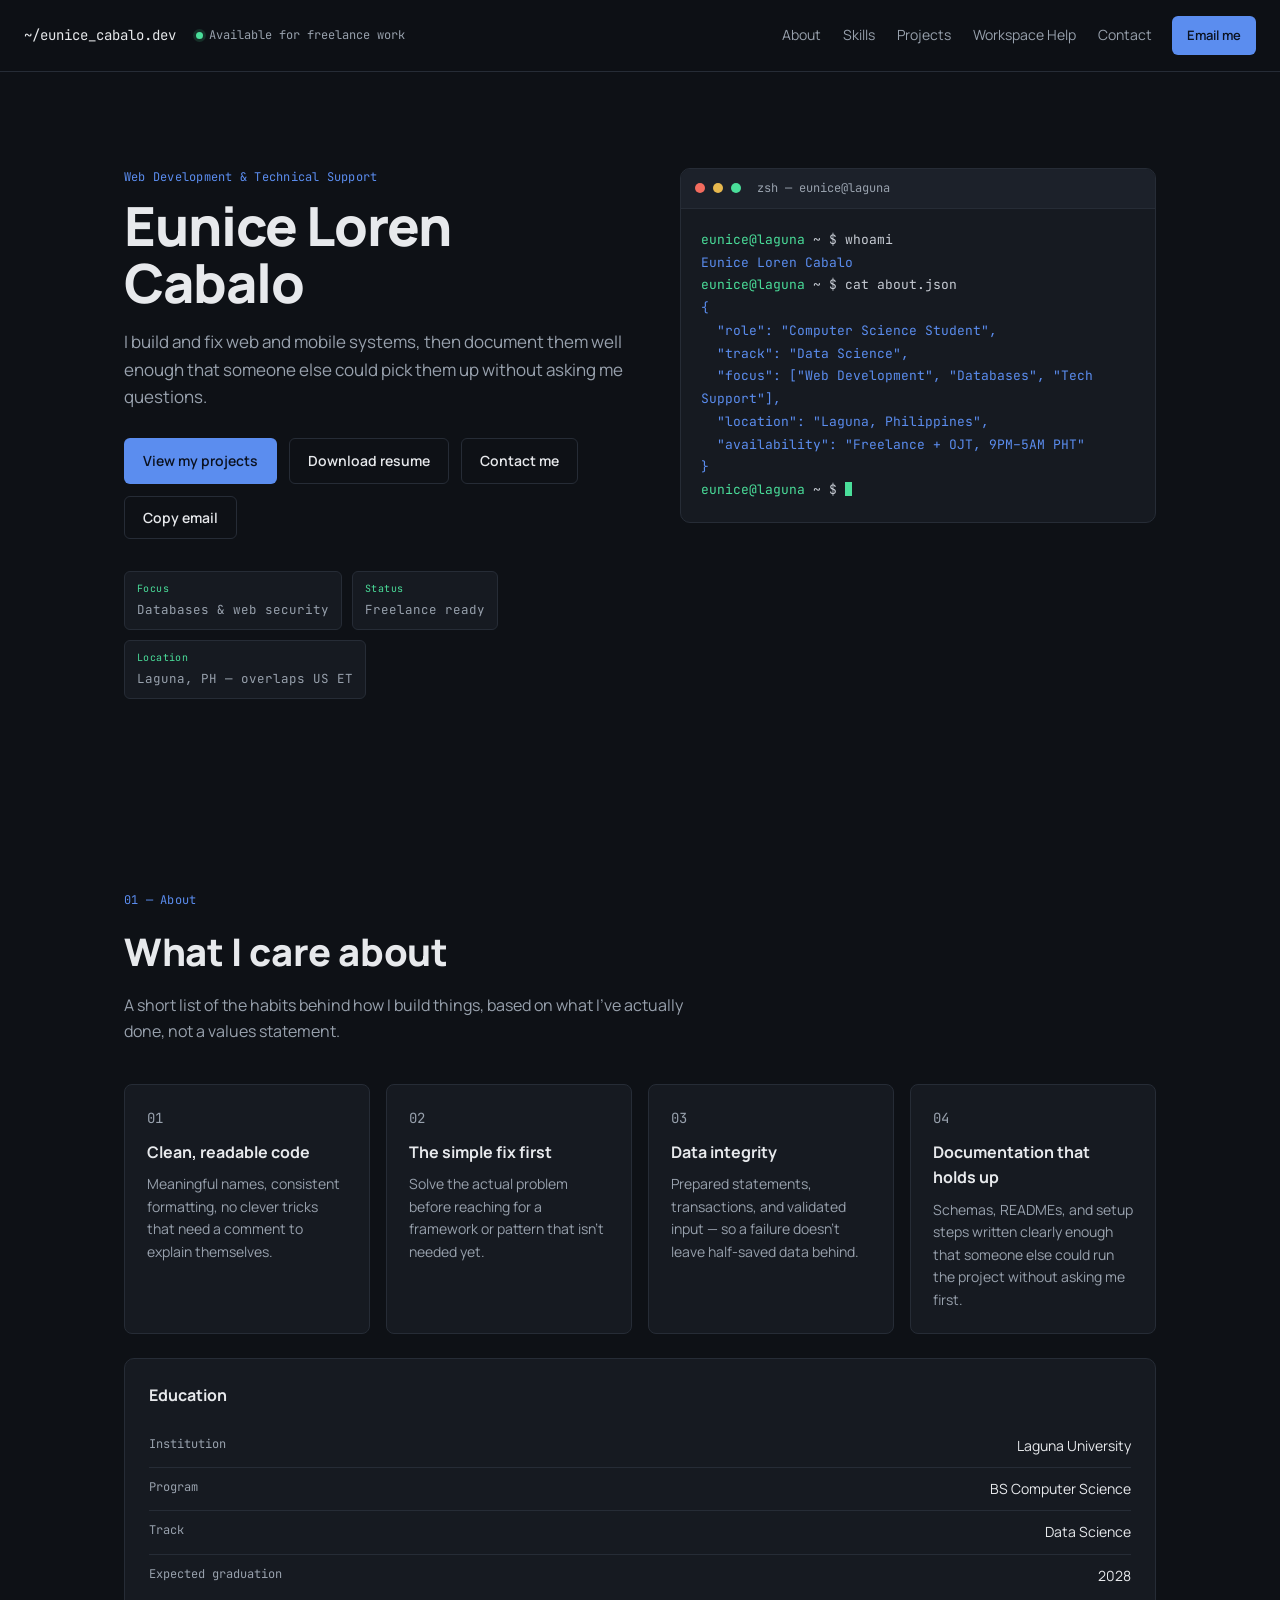
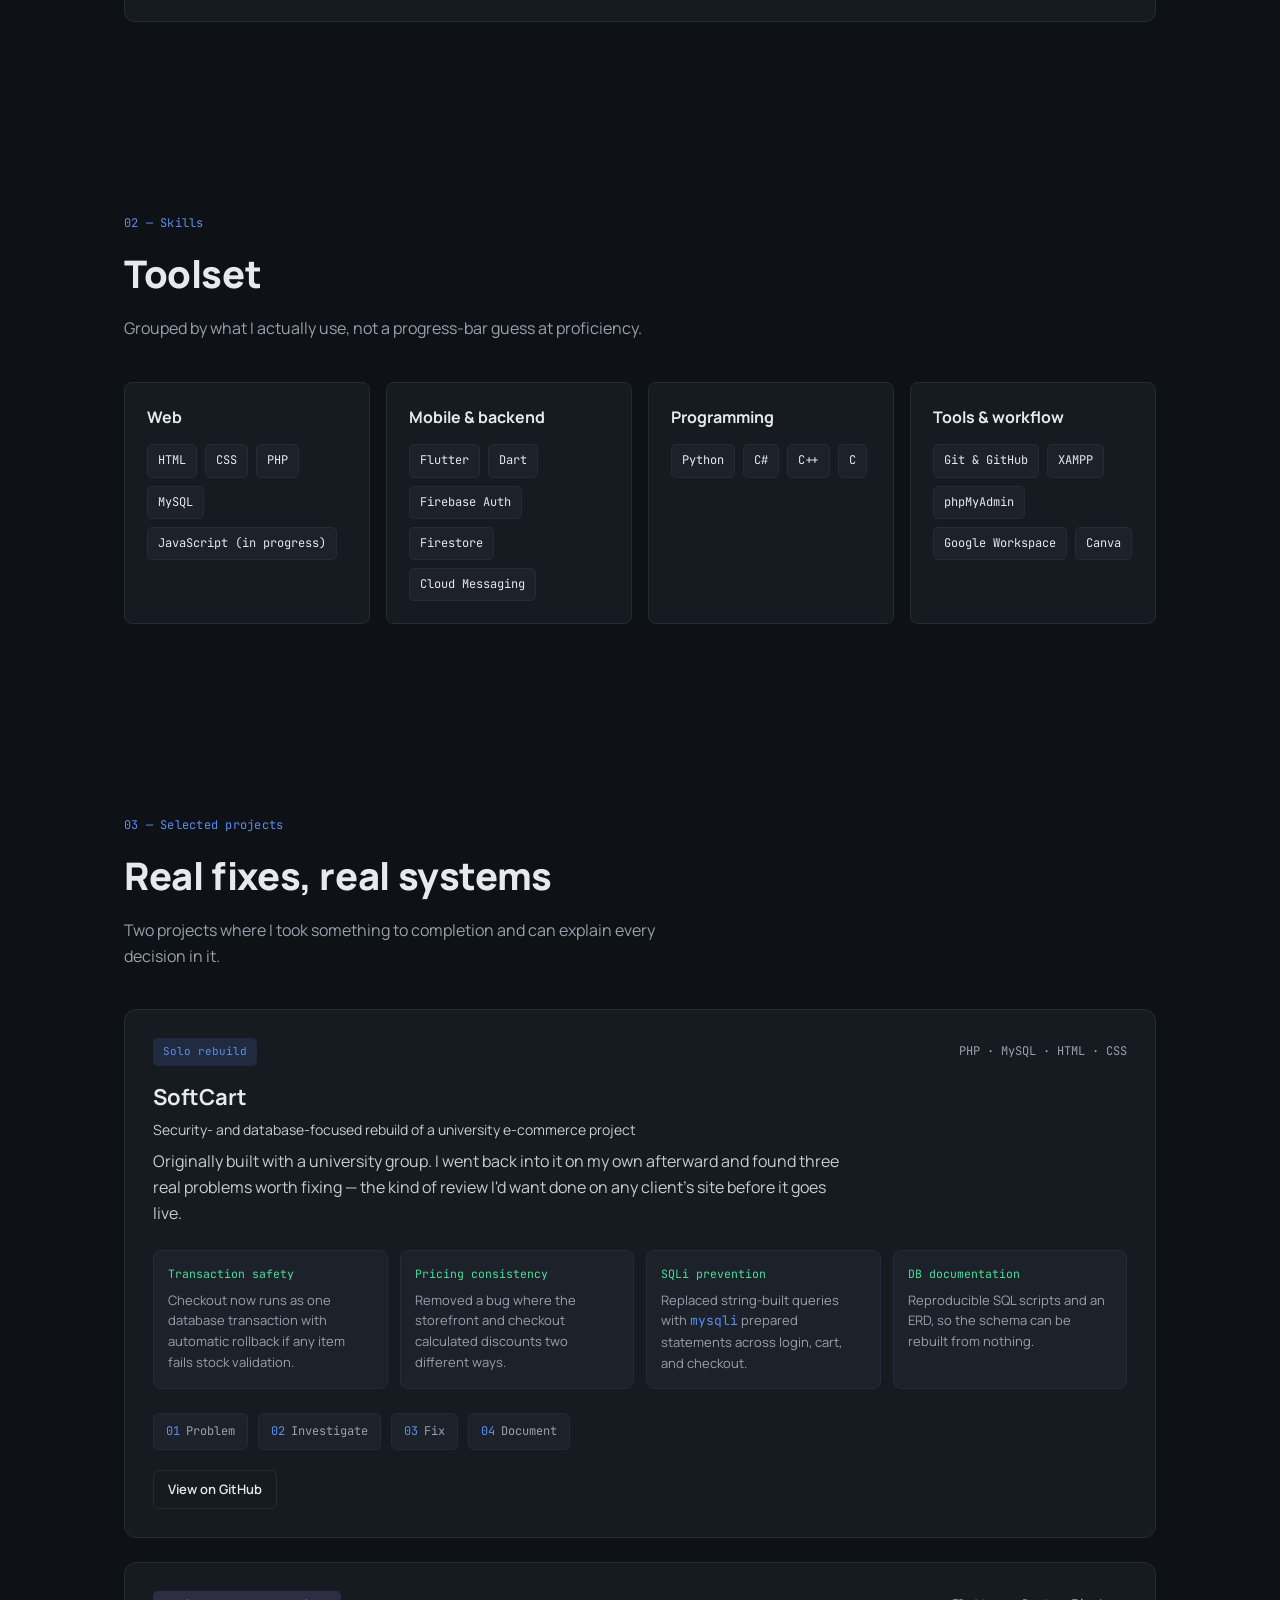
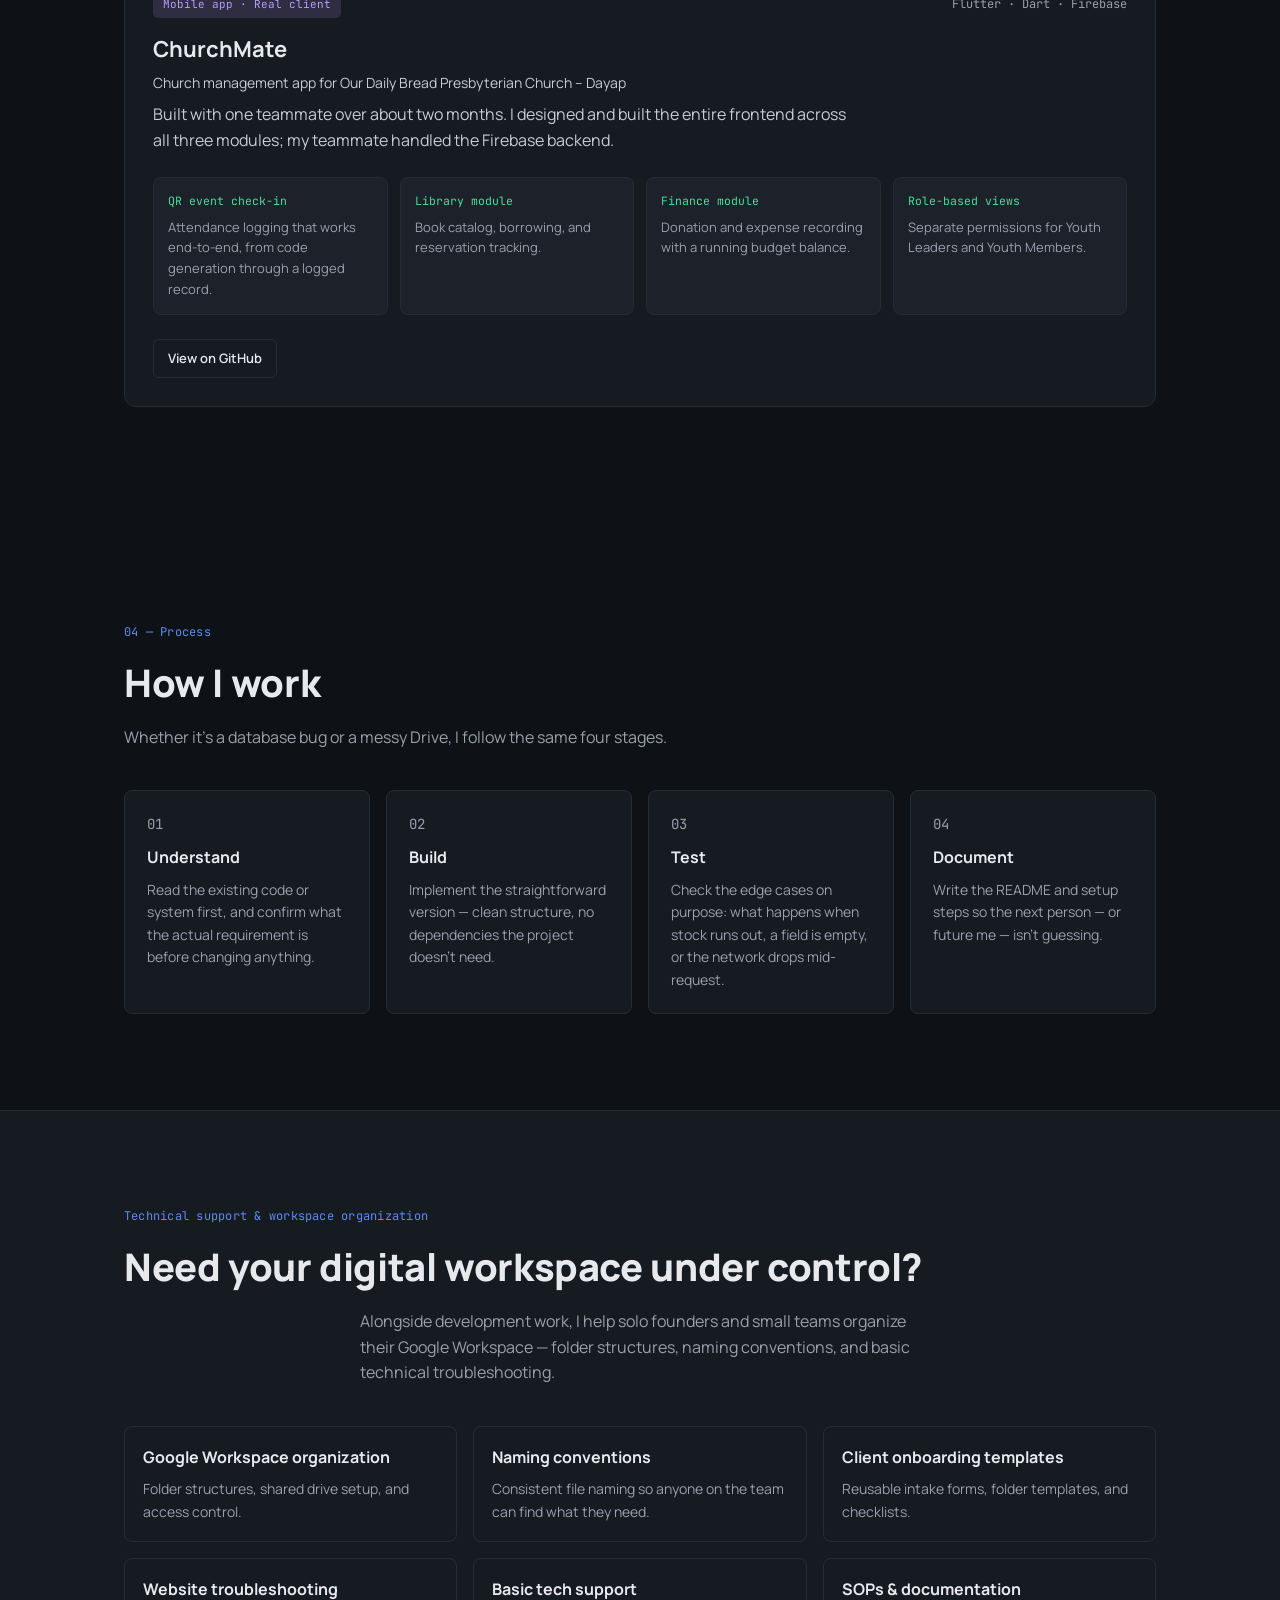
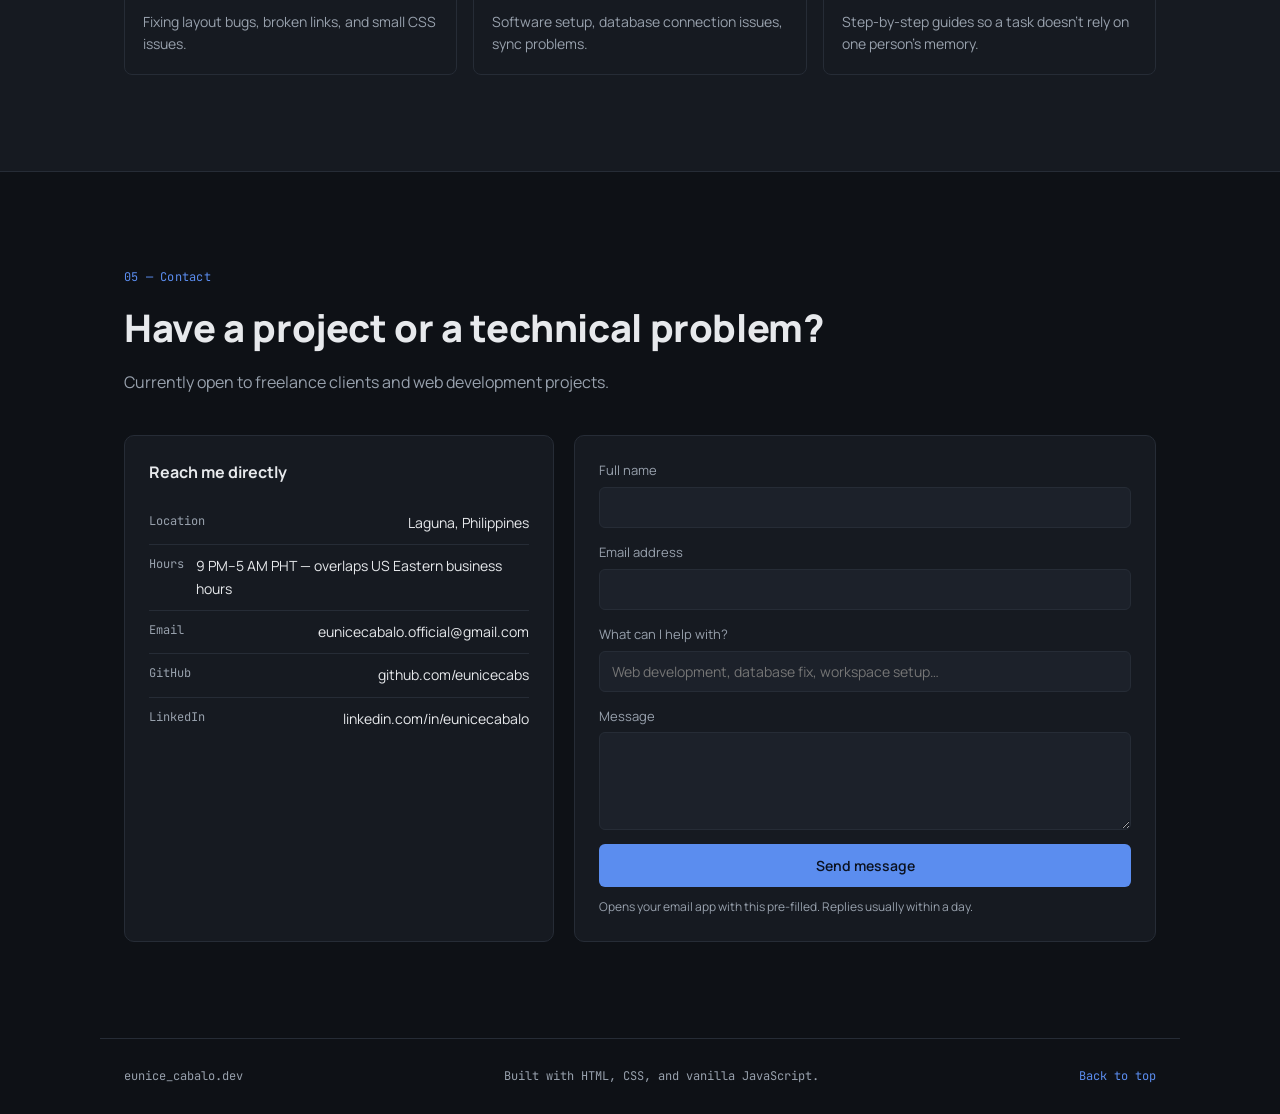
==== index (1).html @ 0faa6830 "Add files via upload" ====
<!DOCTYPE html>
<html lang="en">
<head>
<meta charset="UTF-8">
<meta name="viewport" content="width=device-width, initial-scale=1.0">
<title>Eunice Cabalo — Web Development &amp; Technical Support</title>
<meta name="description" content="Eunice Loren Cabalo — Web development, database engineering, and technical support. CS student at Laguna University, available for freelance.">
<link rel="preconnect" href="https://fonts.googleapis.com">
<link rel="preconnect" href="https://fonts.gstatic.com" crossorigin>
<link href="https://fonts.googleapis.com/css2?family=Manrope:wght@400;500;600;700;800&family=JetBrains+Mono:wght@400;500;600&display=swap" rel="stylesheet">
<link rel="stylesheet" href="style.css">
</head>
<body>

<header class="nav" id="nav">
  <a href="#hero" class="nav__brand">~/eunice_cabalo.dev</a>
  <span class="nav__status"><span class="dot"></span>Available for freelance work</span>
  <nav class="nav__links">
    <a href="#about">About</a>
    <a href="#skills">Skills</a>
    <a href="#projects">Projects</a>
    <a href="#workspace">Workspace Help</a>
    <a href="#contact">Contact</a>
  </nav>
  <a href="mailto:eunicecabalo.official@gmail.com" class="btn btn--sm btn--primary nav__cta">Email me</a>
</header>

<main>

  <!-- HERO -->
  <section class="hero" id="hero">
    <div class="hero__copy">
      <p class="eyebrow">Web Development &amp; Technical Support</p>
      <h1>Eunice Loren Cabalo</h1>
      <p class="hero__lede">
        I build and fix web and mobile systems, then document them well
        enough that someone else could pick them up without asking me
        questions.
      </p>
      <div class="hero__actions">
        <a href="#projects" class="btn btn--primary">View my projects</a>
        <a href="Cabalo_Resume_WebDev_2026.pdf" class="btn btn--ghost" download>Download resume</a>
        <a href="mailto:eunicecabalo.official@gmail.com" class="btn btn--ghost">Contact me</a>
        <button class="btn btn--ghost" id="copyEmailBtn" data-email="eunicecabalo.official@gmail.com">Copy email</button>
      </div>
      <div class="chips">
        <div class="chip"><span class="chip__label">Focus</span>Databases &amp; web security</div>
        <div class="chip"><span class="chip__label">Status</span>Freelance ready</div>
        <div class="chip"><span class="chip__label">Location</span>Laguna, PH — overlaps US ET</div>
      </div>
    </div>

    <div class="terminal">
      <div class="terminal__bar">
        <span class="terminal__dot terminal__dot--r"></span>
        <span class="terminal__dot terminal__dot--y"></span>
        <span class="terminal__dot terminal__dot--g"></span>
        <span class="terminal__title">zsh — eunice@laguna</span>
      </div>
      <div class="terminal__body" id="terminalBody" aria-hidden="true"></div>
    </div>
  </section>

  <!-- ABOUT -->
  <section class="section" id="about">
    <p class="eyebrow eyebrow--center">01 — About</p>
    <h2 class="section__title">What I care about</h2>
    <p class="section__lede">
      A short list of the habits behind how I build things, based on what
      I've actually done, not a values statement.
    </p>

    <div class="grid grid--4">
      <div class="card">
        <p class="card__num">01</p>
        <h3>Clean, readable code</h3>
        <p>Meaningful names, consistent formatting, no clever tricks that
          need a comment to explain themselves.</p>
      </div>
      <div class="card">
        <p class="card__num">02</p>
        <h3>The simple fix first</h3>
        <p>Solve the actual problem before reaching for a framework or
          pattern that isn't needed yet.</p>
      </div>
      <div class="card">
        <p class="card__num">03</p>
        <h3>Data integrity</h3>
        <p>Prepared statements, transactions, and validated input — so a
          failure doesn't leave half-saved data behind.</p>
      </div>
    <div class="card">
        <p class="card__num">04</p>
        <h3>Documentation that holds up</h3>
        <p>Schemas, READMEs, and setup steps written clearly enough that
          someone else could run the project without asking me first.
        </p>
    </div>
    </div>

    <div class="contact__info" style="margin-top:24px;">
      <h3>Education</h3>
      <ul class="contact__list">
        <li><span>Institution</span>Laguna University</li>
        <li><span>Program</span>BS Computer Science</li>
        <li><span>Track</span>Data Science</li>
        <li><span>Expected graduation</span>2028</li>
      </ul>
    </div>
  </section>
  
  <!-- SKILLS -->
  <section class="section" id="skills">
    <p class="eyebrow eyebrow--center">02 — Skills</p>
    <h2 class="section__title">Toolset</h2>
    <p class="section__lede">
      Grouped by what I actually use, not a progress-bar guess at
      proficiency.
    </p>

    <div class="grid grid--4">
      <div class="card card--skill">
        <h3>Web</h3>
        <ul class="tags">
          <li>HTML</li><li>CSS</li><li>PHP</li><li>MySQL</li>
          <li class="tag--muted">JavaScript (in progress)</li>
        </ul>
      </div>
      <div class="card card--skill">
        <h3>Mobile &amp; backend</h3>
        <ul class="tags">
          <li>Flutter</li><li>Dart</li><li>Firebase Auth</li>
          <li>Firestore</li><li>Cloud Messaging</li>
        </ul>
      </div>
      <div class="card card--skill">
        <h3>Programming</h3>
        <ul class="tags">
          <li>Python</li><li>C#</li><li>C++</li><li>C</li>
        </ul>
      </div>
      <div class="card card--skill">
        <h3>Tools &amp; workflow</h3>
        <ul class="tags">
          <li>Git &amp; GitHub</li><li>XAMPP</li><li>phpMyAdmin</li>
          <li>Google Workspace</li><li>Canva</li>
        </ul>
      </div>
    </div>
  </section>

  <!-- PROJECTS -->
  <section class="section" id="projects">
    <p class="eyebrow eyebrow--center">03 — Selected projects</p>
    <h2 class="section__title">Real fixes, real systems</h2>
    <p class="section__lede">
      Two projects where I took something to completion and can explain
      every decision in it.
    </p>

    <article class="project">
      <div class="project__head">
        <span class="badge badge--rebuild">Solo rebuild</span>
        <span class="project__stack">PHP · MySQL · HTML · CSS</span>
      </div>
      <h3>SoftCart</h3>
      <p class="project__sub">Security- and database-focused rebuild of a university e-commerce project</p>
      <p>
        Originally built with a university group. I went back into it on
        my own afterward and found three real problems worth fixing —
        the kind of review I'd want done on any client's site before it
        goes live.
      </p>
      <div class="grid grid--4 grid--tight">
        <div class="metric">
          <span class="metric__label">Transaction safety</span>
          Checkout now runs as one database transaction with automatic
          rollback if any item fails stock validation.
        </div>
        <div class="metric">
          <span class="metric__label">Pricing consistency</span>
          Removed a bug where the storefront and checkout calculated
          discounts two different ways.
        </div>
        <div class="metric">
          <span class="metric__label">SQLi prevention</span>
          Replaced string-built queries with <code>mysqli</code> prepared
          statements across login, cart, and checkout.
        </div>
        <div class="metric">
          <span class="metric__label">DB documentation</span>
          Reproducible SQL scripts and an ERD, so the schema can be
          rebuilt from nothing.
        </div>
      </div>
      <div class="steps">
        <div class="steps__item"><span>01</span>Problem</div>
        <div class="steps__item"><span>02</span>Investigate</div>
        <div class="steps__item"><span>03</span>Fix</div>
        <div class="steps__item"><span>04</span>Document</div>
      </div>
      <a href="https://github.com/eunicecabs/softcart-ecommerce" class="btn btn--ghost btn--sm" target="_blank" rel="noopener">View on GitHub</a>
    </article>

    <article class="project">
      <div class="project__head">
        <span class="badge badge--mobile">Mobile app · Real client</span>
        <span class="project__stack">Flutter · Dart · Firebase</span>
      </div>
      <h3>ChurchMate</h3>
      <p class="project__sub">Church management app for Our Daily Bread Presbyterian Church – Dayap</p>
      <p>
        Built with one teammate over about two months. I designed and
        built the entire frontend across all three modules; my teammate
        handled the Firebase backend.
      </p>
      <div class="grid grid--4 grid--tight">
        <div class="metric">
          <span class="metric__label">QR event check-in</span>
          Attendance logging that works end-to-end, from code generation
          through a logged record.
        </div>
        <div class="metric">
          <span class="metric__label">Library module</span>
          Book catalog, borrowing, and reservation tracking.
        </div>
        <div class="metric">
          <span class="metric__label">Finance module</span>
          Donation and expense recording with a running budget balance.
        </div>
        <div class="metric">
          <span class="metric__label">Role-based views</span>
          Separate permissions for Youth Leaders and Youth Members.
        </div>
      </div>
      <a href="https://github.com/eunicecabs/churchmate" class="btn btn--ghost btn--sm" target="_blank" rel="noopener">View on GitHub</a>
    </article>
  </section>

  <!-- HOW I WORK -->
  <section class="section" id="how">
    <p class="eyebrow eyebrow--center">04 — Process</p>
    <h2 class="section__title">How I work</h2>
    <p class="section__lede">Whether it's a database bug or a messy Drive, I follow the same four stages.</p>
    <div class="grid grid--4">
      <div class="card">
        <p class="card__num">01</p>
        <h3>Understand</h3>
        <p>Read the existing code or system first, and confirm what the
          actual requirement is before changing anything.</p>
      </div>
      <div class="card">
        <p class="card__num">02</p>
        <h3>Build</h3>
        <p>Implement the straightforward version — clean structure, no
          dependencies the project doesn't need.</p>
      </div>
      <div class="card">
        <p class="card__num">03</p>
        <h3>Test</h3>
        <p>Check the edge cases on purpose: what happens when stock runs
          out, a field is empty, or the network drops mid-request.</p>
      </div>
      <div class="card">
        <p class="card__num">04</p>
        <h3>Document</h3>
        <p>Write the README and setup steps so the next person — or
          future me — isn't guessing.</p>
      </div>
    </div>
  </section>

  <!-- WORKSPACE / VA SERVICES -->
  <section class="section section--panel" id="workspace">
    <p class="eyebrow">Technical support &amp; workspace organization</p>
    <h2 class="section__title">Need your digital workspace under control?</h2>
    <p class="section__lede">
      Alongside development work, I help solo founders and small teams
      organize their Google Workspace — folder structures, naming
      conventions, and basic technical troubleshooting.
    </p>
    <div class="grid grid--3">
      <div class="card card--sm"><h3>Google Workspace organization</h3><p>Folder structures, shared drive setup, and access control.</p></div>
      <div class="card card--sm"><h3>Naming conventions</h3><p>Consistent file naming so anyone on the team can find what they need.</p></div>
      <div class="card card--sm"><h3>Client onboarding templates</h3><p>Reusable intake forms, folder templates, and checklists.</p></div>
      <div class="card card--sm"><h3>Website troubleshooting</h3><p>Fixing layout bugs, broken links, and small CSS issues.</p></div>
      <div class="card card--sm"><h3>Basic tech support</h3><p>Software setup, database connection issues, sync problems.</p></div>
      <div class="card card--sm"><h3>SOPs &amp; documentation</h3><p>Step-by-step guides so a task doesn't rely on one person's memory.</p></div>
    </div>
  </section>

  <!-- CONTACT -->
  <section class="section" id="contact">
    <p class="eyebrow eyebrow--center">05 — Contact</p>
    <h2 class="section__title">Have a project or a technical problem?</h2>
    <p class="section__lede">
      Currently open to freelance clients and web development projects.
    </p>

    <div class="contact">
      <div class="contact__info">
        <h3>Reach me directly</h3>
        <ul class="contact__list">
          <li><span>Location</span>Laguna, Philippines</li>
          <li><span>Hours</span>9 PM–5 AM PHT — overlaps US Eastern business hours</li>
          <li><span>Email</span><a href="mailto:eunicecabalo.official@gmail.com">eunicecabalo.official@gmail.com</a></li>
          <li><span>GitHub</span><a href="https://github.com/eunicecabs" target="_blank" rel="noopener">github.com/eunicecabs</a></li>
          <li><span>LinkedIn</span><a href="https://www.linkedin.com/in/eunicecabalo/" target="_blank" rel="noopener">linkedin.com/in/eunicecabalo</a></li>
        </ul>
      </div>

      <form class="contact__form" id="contactForm" action="mailto:eunicecabalo.official@gmail.com" method="post" enctype="text/plain">
        <label>Full name
          <input type="text" name="name" required>
        </label>
        <label>Email address
          <input type="email" name="email" required>
        </label>
        <label>What can I help with?
          <input type="text" name="subject" placeholder="Web development, database fix, workspace setup…">
        </label>
        <label>Message
          <textarea name="message" rows="4" required></textarea>
        </label>
        <button type="submit" class="btn btn--primary">Send message</button>
        <p class="contact__note">Opens your email app with this pre-filled. Replies usually within a day.</p>
      </form>
    </div>
  </section>

</main>

<footer class="footer">
  <span>eunice_cabalo.dev</span>
  <span>Built with HTML, CSS, and vanilla JavaScript.</span>
  <a href="#hero" class="footer__top">Back to top</a>
</footer>

<script src="script.js"></script>
</body>
</html>
---- style.css ----
:root{
  --ink:#0E1116;
  --surface:#161A21;
  --surface-2:#1C212A;
  --border:#262C36;
  --text:#E7E9EC;
  --text-dim:#98A1AD;
  --mint:#4ADE9A;
  --blue:#5B8DEF;
  --purple:#B79CFF;
  --radius:8px;
  --maxw:1080px;
  --serif: 'Manrope', system-ui, sans-serif;
  --mono: 'JetBrains Mono', ui-monospace, monospace;
}

*{box-sizing:border-box;margin:0;padding:0;}
html{scroll-behavior:smooth;}
body{
  background:var(--ink);
  color:var(--text);
  font-family:var(--serif);
  line-height:1.6;
  font-size:16px;
}
a{color:inherit;text-decoration:none;}
ul{list-style:none;}
img{max-width:100%;display:block;}

/* ---------- layout helpers ---------- */
.section{
  max-width:var(--maxw);
  margin:0 auto;
  padding:96px 24px;
}
.section--panel{
  max-width:none;
  background:var(--surface);
  border-top:1px solid var(--border);
  border-bottom:1px solid var(--border);
}
.section--panel > *{max-width:calc(var(--maxw) - 48px);margin-left:auto;margin-right:auto;}

.eyebrow{
  font-family:var(--mono);
  font-size:12px;
  letter-spacing:.02em;
  color:var(--blue);
  margin-bottom:10px;
}
.eyebrow--center{text-align:left;}
.section__title{
  font-size:clamp(26px,3.4vw,38px);
  font-weight:800;
  letter-spacing:-0.01em;
  margin-bottom:12px;
}
.section__lede{
  color:var(--text-dim);
  max-width:56ch;
  margin-bottom:40px;
  font-size:16px;
}

/* ---------- nav ---------- */
.nav{
  position:sticky;top:0;z-index:50;
  display:flex;align-items:center;gap:20px;
  padding:16px 24px;
  background:rgba(14,17,22,.9);
  backdrop-filter:blur(8px);
  border-bottom:1px solid var(--border);
}
.nav__brand{font-family:var(--mono);font-size:14px;color:var(--text);white-space:nowrap;}
.nav__status{
  display:none;
  align-items:center;gap:6px;
  font-family:var(--mono);font-size:12px;color:var(--text-dim);
}
.dot{
  width:7px;height:7px;border-radius:50%;
  background:var(--mint);
  box-shadow:0 0 0 3px rgba(74,222,154,.15);
}
.nav__links{
  display:none;
  gap:22px;margin-left:auto;
  font-size:14px;color:var(--text-dim);
}
.nav__links a:hover{color:var(--text);}
.nav__cta{margin-left:auto;}
@media(min-width:860px){
  .nav__status{display:flex;}
  .nav__links{display:flex;}
  .nav__cta{margin-left:0;}
}

/* ---------- buttons ---------- */
.btn{
  display:inline-flex;align-items:center;justify-content:center;
  font-family:var(--serif);font-weight:600;font-size:14px;
  padding:11px 18px;border-radius:6px;
  border:1px solid transparent;cursor:pointer;
  transition:background .15s ease, border-color .15s ease, opacity .15s ease;
  white-space:nowrap;
}
.btn--primary{background:var(--blue);color:#0B1220;}
.btn--primary:hover{opacity:.88;}
.btn--ghost{background:transparent;color:var(--text);border-color:var(--border);}
.btn--ghost:hover{border-color:var(--text-dim);}
.btn--sm{padding:8px 14px;font-size:13px;}

/* ---------- hero ---------- */
.hero{
  max-width:var(--maxw);
  margin:0 auto;
  padding:72px 24px 96px;
  display:grid;
  gap:40px;
}
@media(min-width:920px){
  .hero{grid-template-columns:1.05fr 1fr;align-items:start;gap:56px;padding-top:96px;}
}
.hero__lede{color:var(--text-dim);margin:18px 0 28px;max-width:52ch;font-size:17px;}
h1{font-size:clamp(34px,5vw,54px);font-weight:800;letter-spacing:-.02em;line-height:1.05;}
.hero__actions{display:flex;flex-wrap:wrap;gap:12px;margin-bottom:32px;}

.chips{display:flex;flex-wrap:wrap;gap:10px;}
.chip{
  font-family:var(--mono);font-size:12.5px;color:var(--text-dim);
  background:var(--surface);border:1px solid var(--border);
  border-radius:6px;padding:9px 12px;
}
.chip__label{display:block;color:var(--mint);font-size:10px;letter-spacing:.04em;margin-bottom:3px;}

.terminal{
  background:var(--surface);
  border:1px solid var(--border);
  border-radius:10px;
  overflow:hidden;
}
.terminal__bar{
  display:flex;align-items:center;gap:8px;
  padding:10px 14px;background:var(--surface-2);border-bottom:1px solid var(--border);
}
.terminal__dot{width:10px;height:10px;border-radius:50%;}
.terminal__dot--r{background:#F26B5E;}
.terminal__dot--y{background:#E7B84E;}
.terminal__dot--g{background:#4ADE9A;}
.terminal__title{margin-left:8px;font-family:var(--mono);font-size:12px;color:var(--text-dim);}
.terminal__body{
  font-family:var(--mono);font-size:13px;line-height:1.75;
  padding:20px;min-height:260px;color:#C7CCD4;white-space:pre-wrap;
}
.terminal__body .prompt{color:var(--mint);}
.terminal__body .val{color:var(--blue);}
.terminal__body .cursor{display:inline-block;width:7px;height:14px;background:var(--mint);vertical-align:-2px;animation:blink 1s steps(1) infinite;}
@keyframes blink{50%{opacity:0;}}

/* ---------- grids / cards ---------- */
.grid{display:grid;gap:16px;}
.grid--4{grid-template-columns:repeat(2,1fr);}
.grid--3{grid-template-columns:repeat(2,1fr);}
@media(min-width:760px){
  .grid--4{grid-template-columns:repeat(4,1fr);}
  .grid--3{grid-template-columns:repeat(3,1fr);}
}
.grid--tight{gap:12px;margin:24px 0;}

.card{
  background:var(--surface);
  border:1px solid var(--border);
  border-radius:var(--radius);
  padding:22px;
}
.card--sm{padding:18px;}
.card__num{font-family:var(--mono);color:var(--blue);font-size:13px;margin-bottom:10px;}
.card h3{font-size:16px;margin-bottom:8px;}
.card p{color:var(--text-dim);font-size:14px;}

.card--skill h3{margin-bottom:14px;}
.tags{display:flex;flex-wrap:wrap;gap:8px;}
.tags li{
  font-family:var(--mono);font-size:12px;
  background:var(--surface-2);border:1px solid var(--border);
  padding:6px 10px;border-radius:5px;color:var(--text);
}
.tag--muted{color:var(--text-dim);}

/* ---------- projects ---------- */
.project{
  background:var(--surface);
  border:1px solid var(--border);
  border-radius:12px;
  padding:28px;
  margin-bottom:24px;
}
.project__head{display:flex;justify-content:space-between;align-items:center;flex-wrap:wrap;gap:10px;margin-bottom:14px;}
.badge{
  font-family:var(--mono);font-size:11px;padding:5px 10px;border-radius:5px;
}
.badge--rebuild{background:rgba(91,141,239,.15);color:var(--blue);}
.badge--mobile{background:rgba(183,156,255,.15);color:var(--purple);}
.project__stack{font-family:var(--mono);font-size:12px;color:var(--text-dim);}
.project h3{font-size:22px;margin-bottom:4px;}
.project__sub{color:var(--text-dim);font-size:14px;margin-bottom:16px;}
.project > p{color:#C7CCD4;max-width:70ch;margin-bottom:8px;}

.metric{
  background:var(--surface-2);border:1px solid var(--border);
  border-radius:8px;padding:14px;font-size:13px;color:var(--text-dim);
}
.metric__label{display:block;font-family:var(--mono);font-size:11.5px;color:var(--mint);margin-bottom:6px;}
.metric code{font-family:var(--mono);color:var(--blue);}

.steps{display:flex;gap:10px;flex-wrap:wrap;margin:18px 0 20px;}
.steps__item{
  font-family:var(--mono);font-size:12px;color:var(--text-dim);
  background:var(--surface-2);border:1px solid var(--border);
  padding:8px 12px;border-radius:6px;
}
.steps__item span{color:var(--blue);margin-right:6px;}

/* ---------- contact ---------- */
.contact{display:grid;gap:20px;}
@media(min-width:800px){.contact{grid-template-columns:.85fr 1.15fr;}}
.contact__info{
  background:var(--surface);border:1px solid var(--border);
  border-radius:10px;padding:24px;
}
.contact__info h3{margin-bottom:16px;font-size:16px;}
.contact__list li{
  display:flex;justify-content:space-between;gap:12px;
  padding:10px 0;border-top:1px solid var(--border);font-size:14px;
}
.contact__list li:first-child{border-top:none;}
.contact__list span{color:var(--text-dim);font-family:var(--mono);font-size:12px;}
.contact__list a:hover{color:var(--blue);}

.contact__form{
  background:var(--surface);border:1px solid var(--border);
  border-radius:10px;padding:24px;
  display:flex;flex-direction:column;gap:14px;
}
.contact__form label{display:flex;flex-direction:column;gap:6px;font-size:13px;color:var(--text-dim);}
.contact__form input,.contact__form textarea{
  background:var(--surface-2);border:1px solid var(--border);border-radius:6px;
  padding:10px 12px;color:var(--text);font-family:var(--serif);font-size:14px;
  resize:vertical;
}
.contact__form input:focus,.contact__form textarea:focus{outline:2px solid var(--blue);outline-offset:1px;}
.contact__note{font-size:12px;color:var(--text-dim);margin-top:-4px;}

/* ---------- footer ---------- */
.footer{
  border-top:1px solid var(--border);
  padding:28px 24px;
  display:flex;flex-wrap:wrap;gap:16px;
  justify-content:space-between;align-items:center;
  font-family:var(--mono);font-size:12px;color:var(--text-dim);
  max-width:var(--maxw);margin:0 auto;
}
.footer__top{color:var(--blue);}

/* ---------- reduced motion ---------- */
@media (prefers-reduced-motion: reduce){
  html{scroll-behavior:auto;}
  .terminal__body .cursor{animation:none;}
}

/* ---------- focus visibility ---------- */
a:focus-visible,button:focus-visible{outline:2px solid var(--blue);outline-offset:2px;}
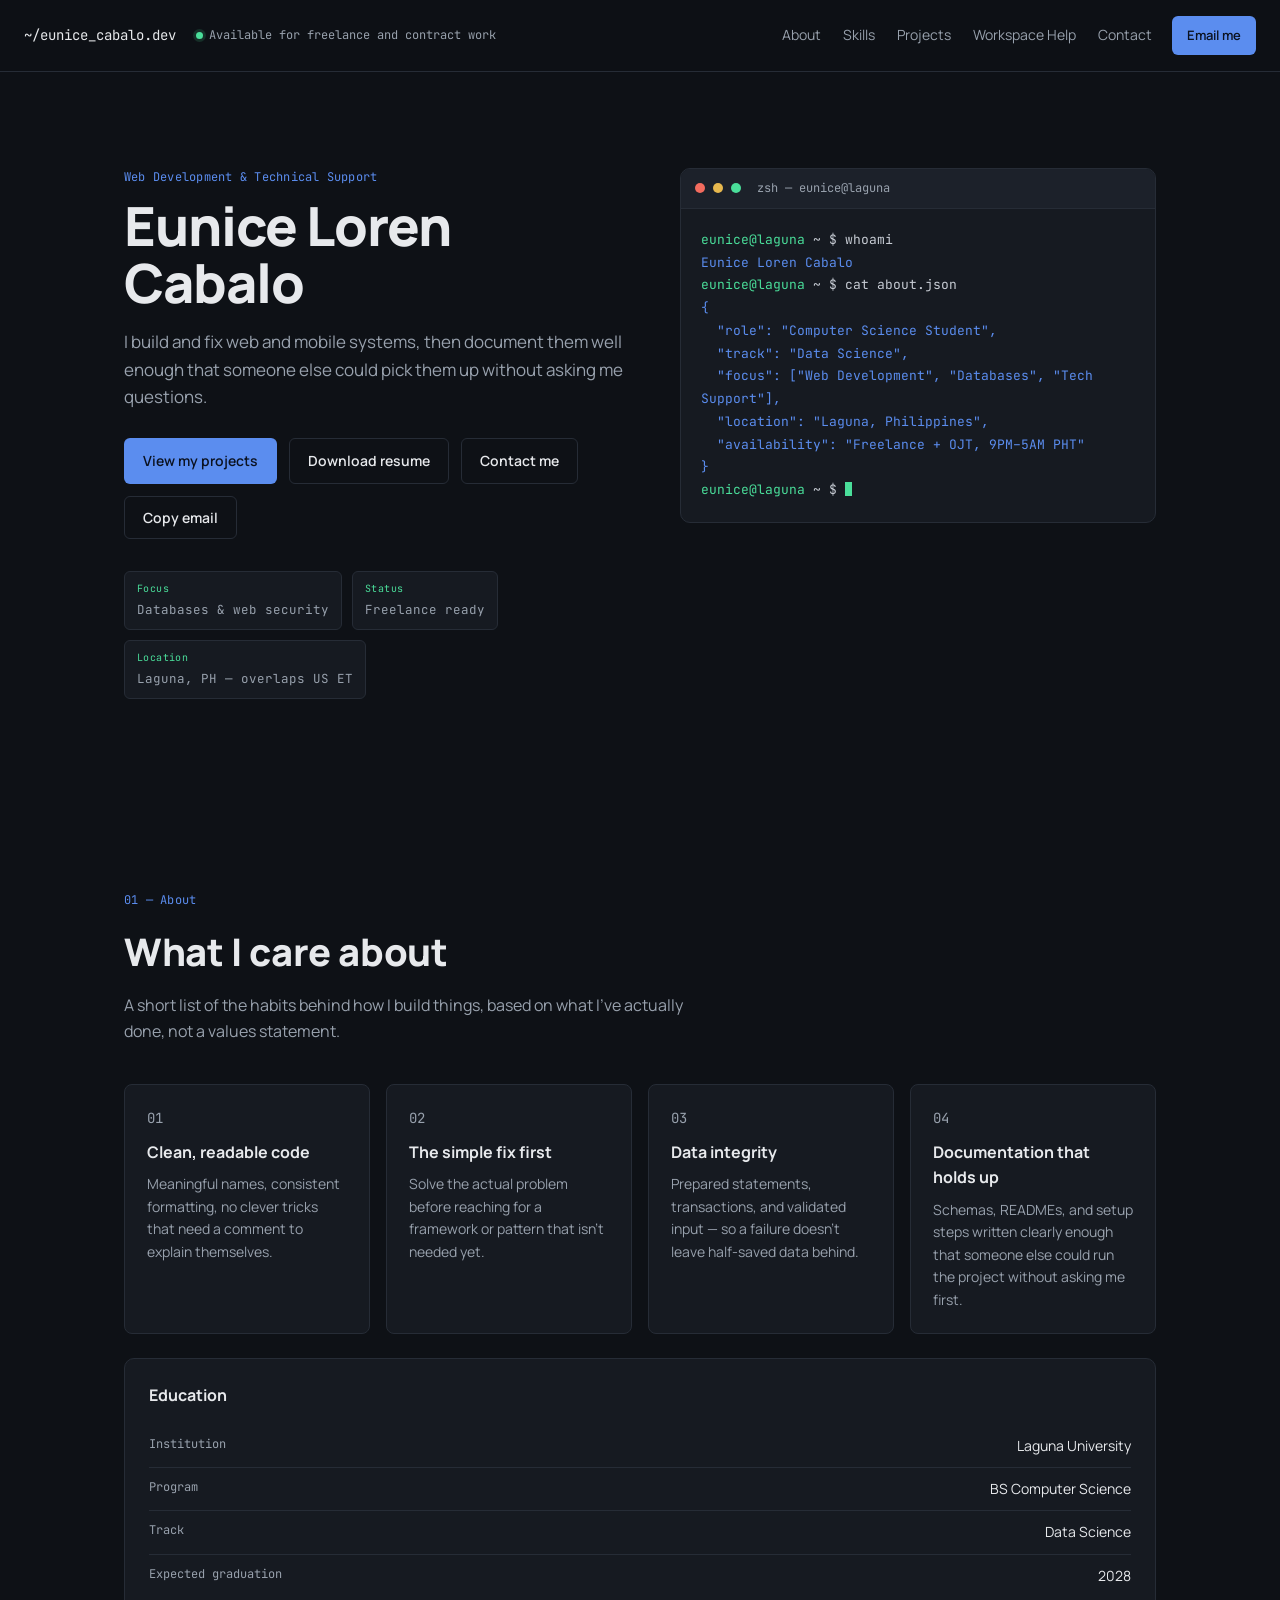
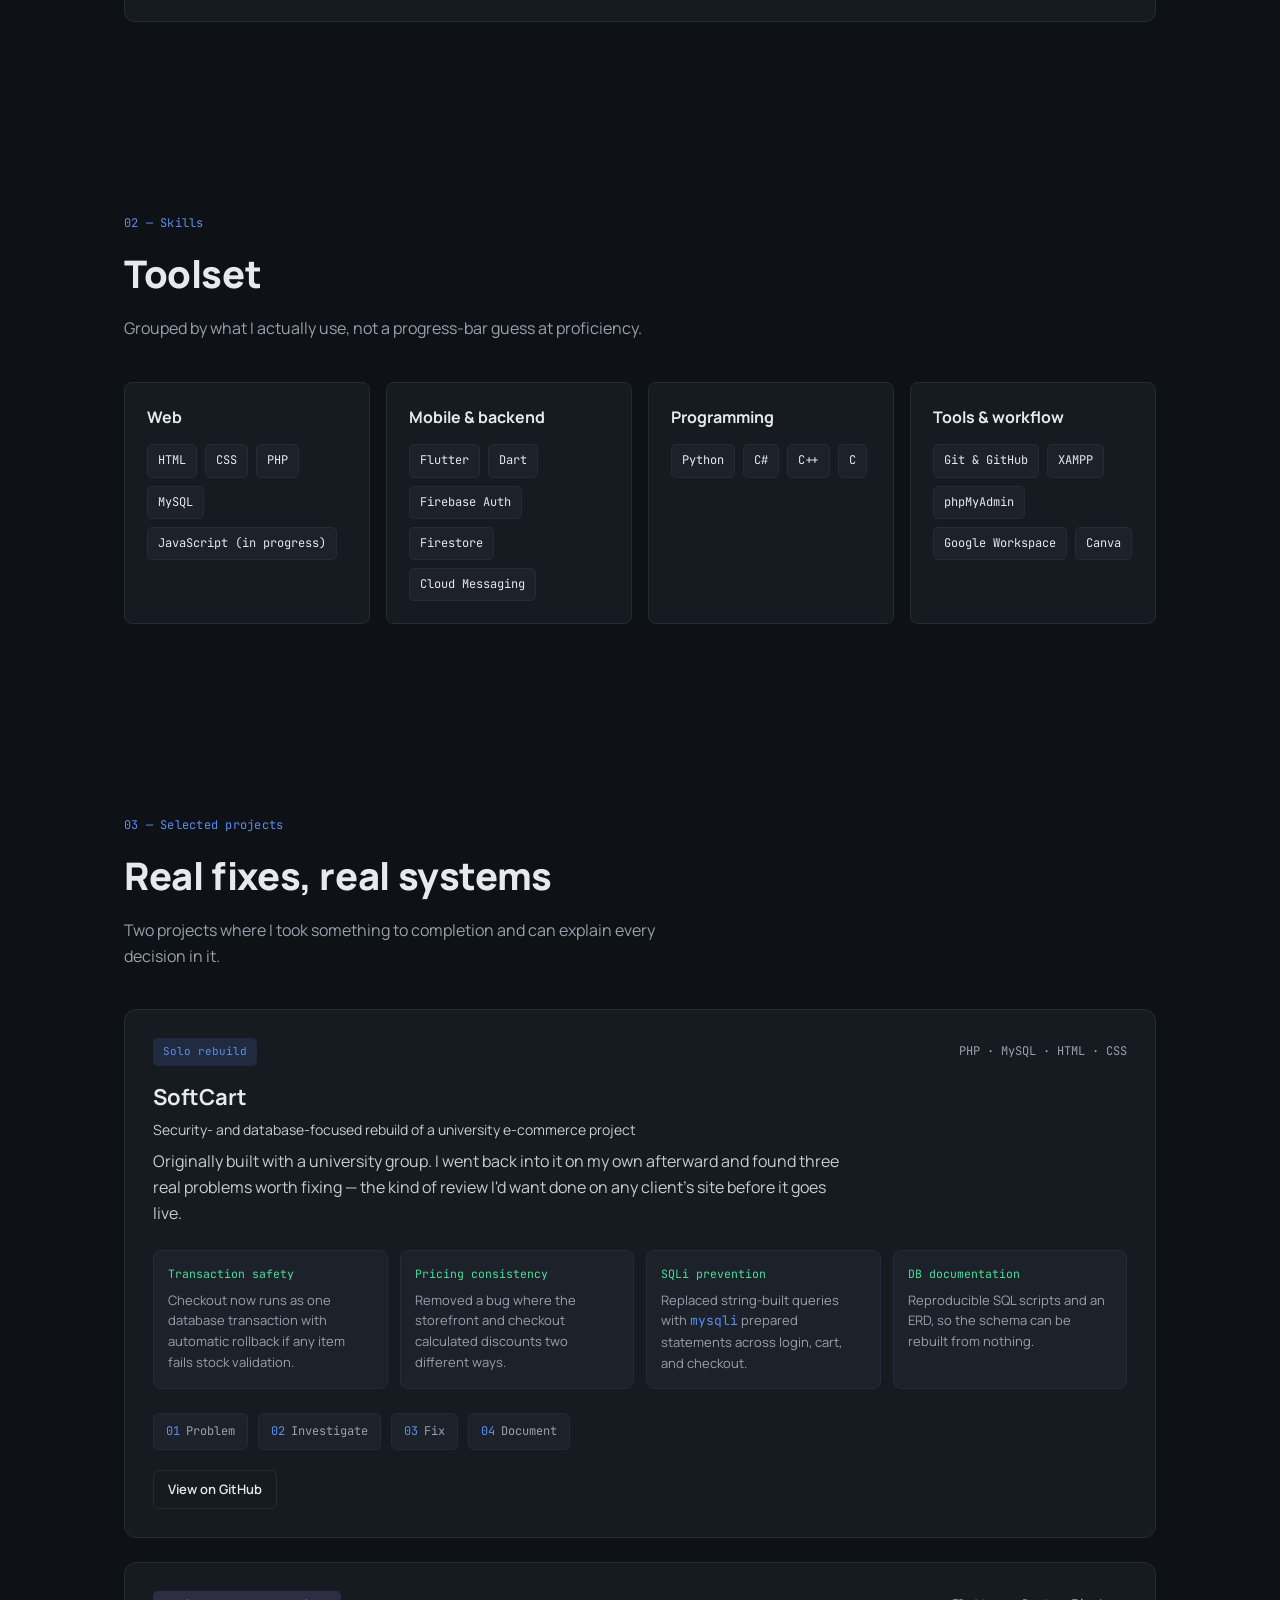
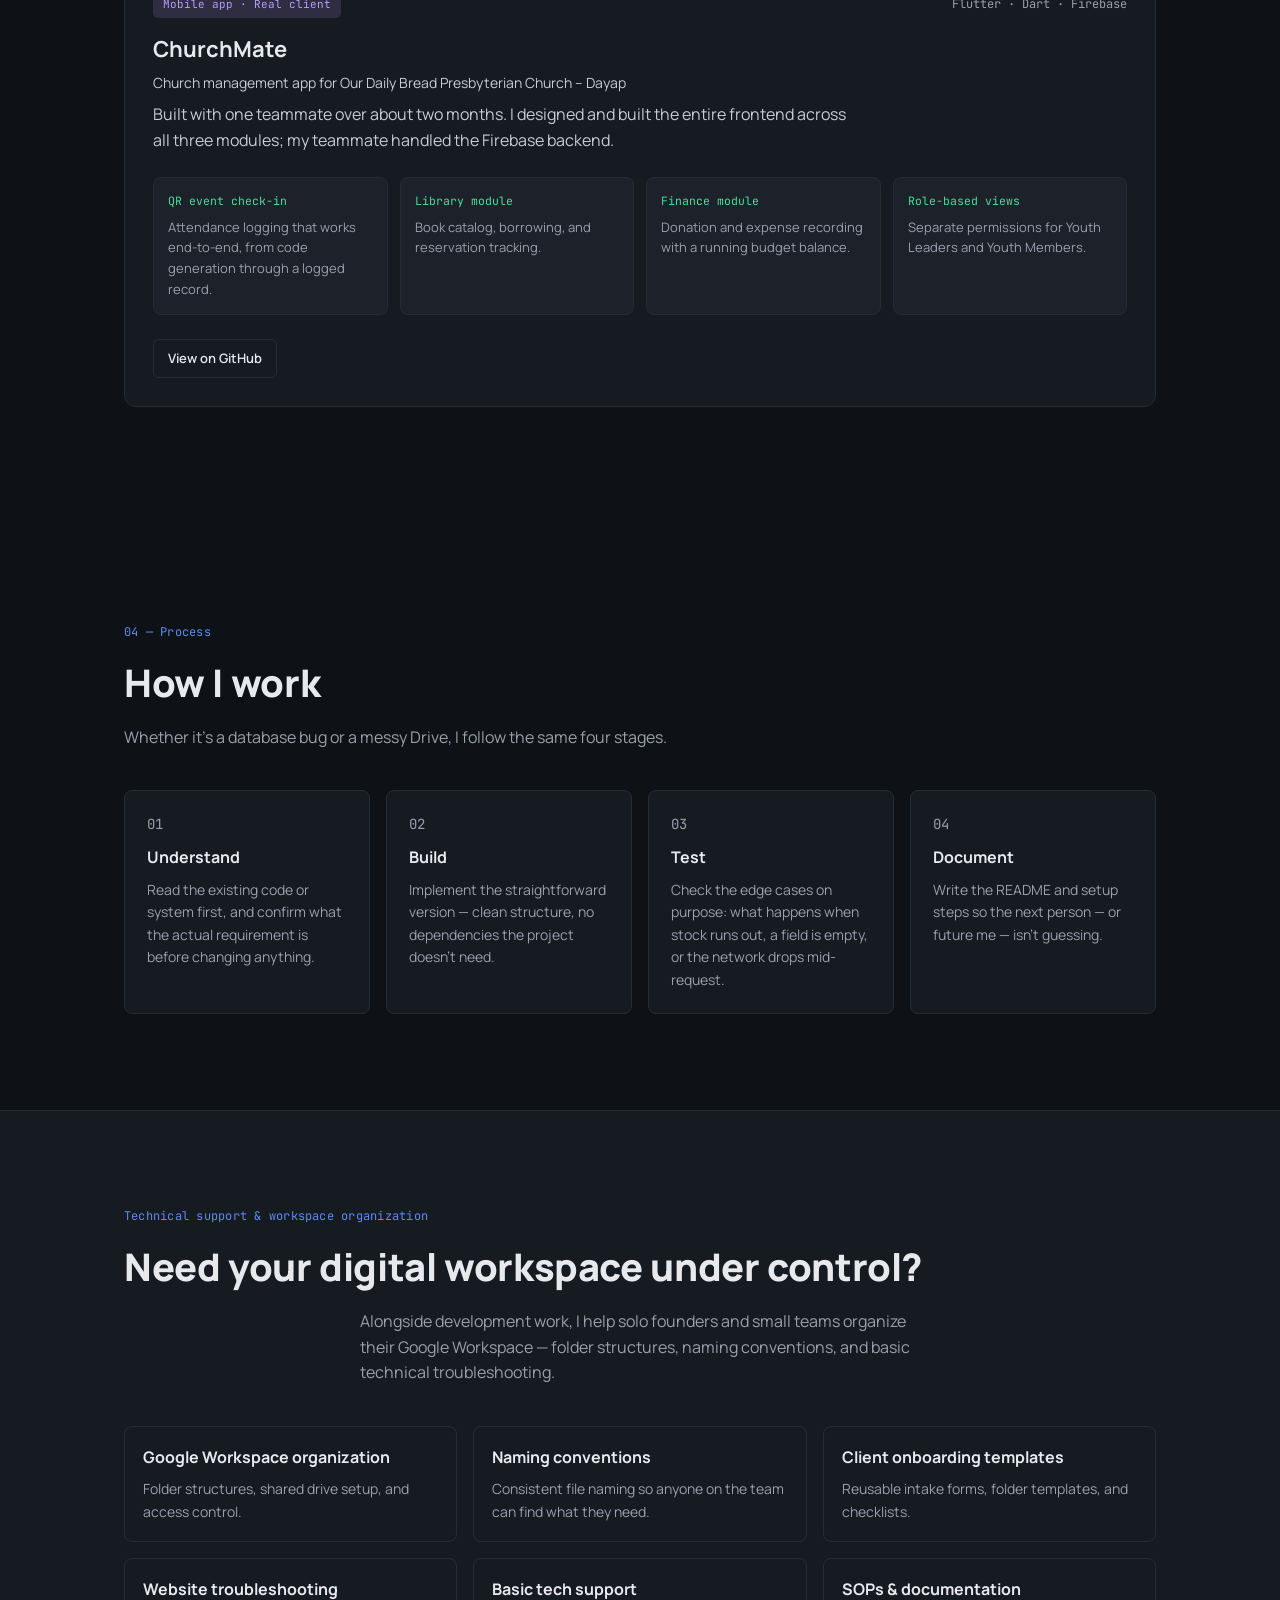
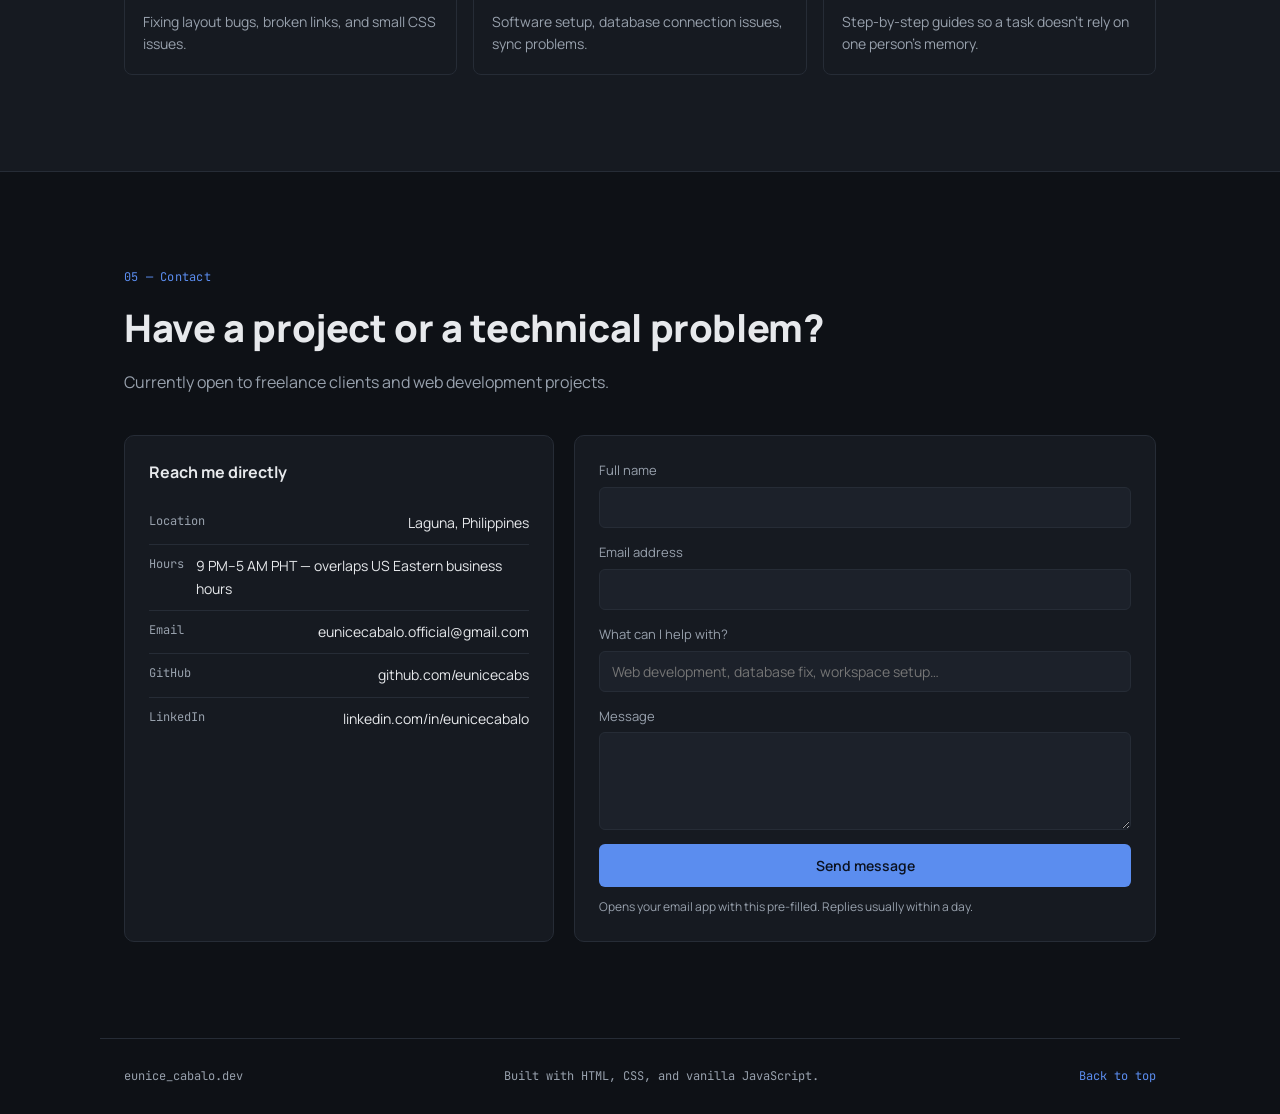
==== commit 8f74a2dc: "Update resume link and availability description" ====
--- a/index (1).html
+++ b/index (1).html
@@ -4,7 +4,7 @@
 <meta charset="UTF-8">
 <meta name="viewport" content="width=device-width, initial-scale=1.0">
 <title>Eunice Cabalo — Web Development &amp; Technical Support</title>
-<meta name="description" content="Eunice Loren Cabalo — Web development, database engineering, and technical support. CS student at Laguna University, available for freelance.">
+<meta name="description" content="Eunice Loren Cabalo — Web development, database engineering, and technical support. CS student at Laguna University, available for freelance and contract work.">
 <link rel="preconnect" href="https://fonts.googleapis.com">
 <link rel="preconnect" href="https://fonts.gstatic.com" crossorigin>
 <link href="https://fonts.googleapis.com/css2?family=Manrope:wght@400;500;600;700;800&family=JetBrains+Mono:wght@400;500;600&display=swap" rel="stylesheet">
@@ -14,7 +14,7 @@
 
 <header class="nav" id="nav">
   <a href="#hero" class="nav__brand">~/eunice_cabalo.dev</a>
-  <span class="nav__status"><span class="dot"></span>Available for freelance work</span>
+  <span class="nav__status"><span class="dot"></span>Available for freelance and contract work</span>
   <nav class="nav__links">
     <a href="#about">About</a>
     <a href="#skills">Skills</a>
@@ -39,7 +39,7 @@
       </p>
       <div class="hero__actions">
         <a href="#projects" class="btn btn--primary">View my projects</a>
-        <a href="Cabalo_Resume_WebDev_2026.pdf" class="btn btn--ghost" download>Download resume</a>
+        <a href="Eunice_Cabalo_VA_Resume_2026.pdf" class="btn btn--ghost" download>Download resume</a>
         <a href="mailto:eunicecabalo.official@gmail.com" class="btn btn--ghost">Contact me</a>
         <button class="btn btn--ghost" id="copyEmailBtn" data-email="eunicecabalo.official@gmail.com">Copy email</button>
       </div>
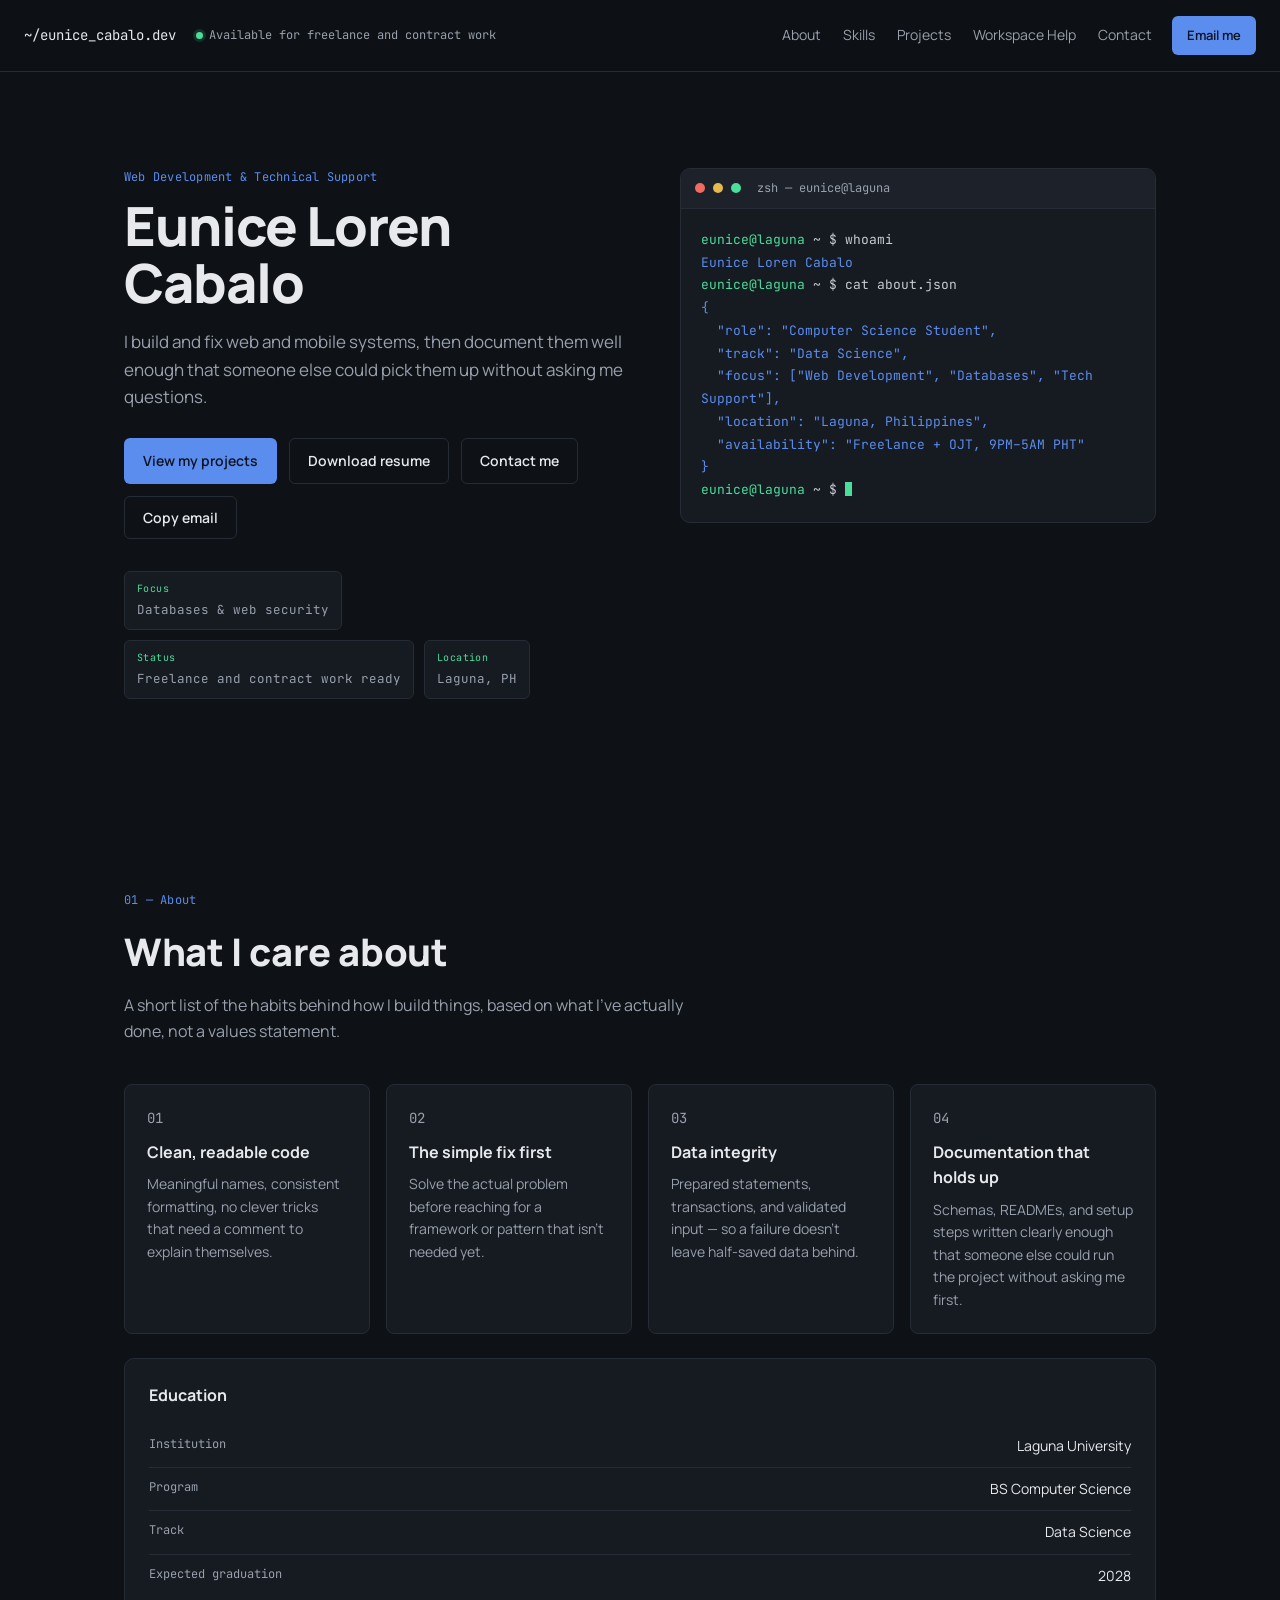
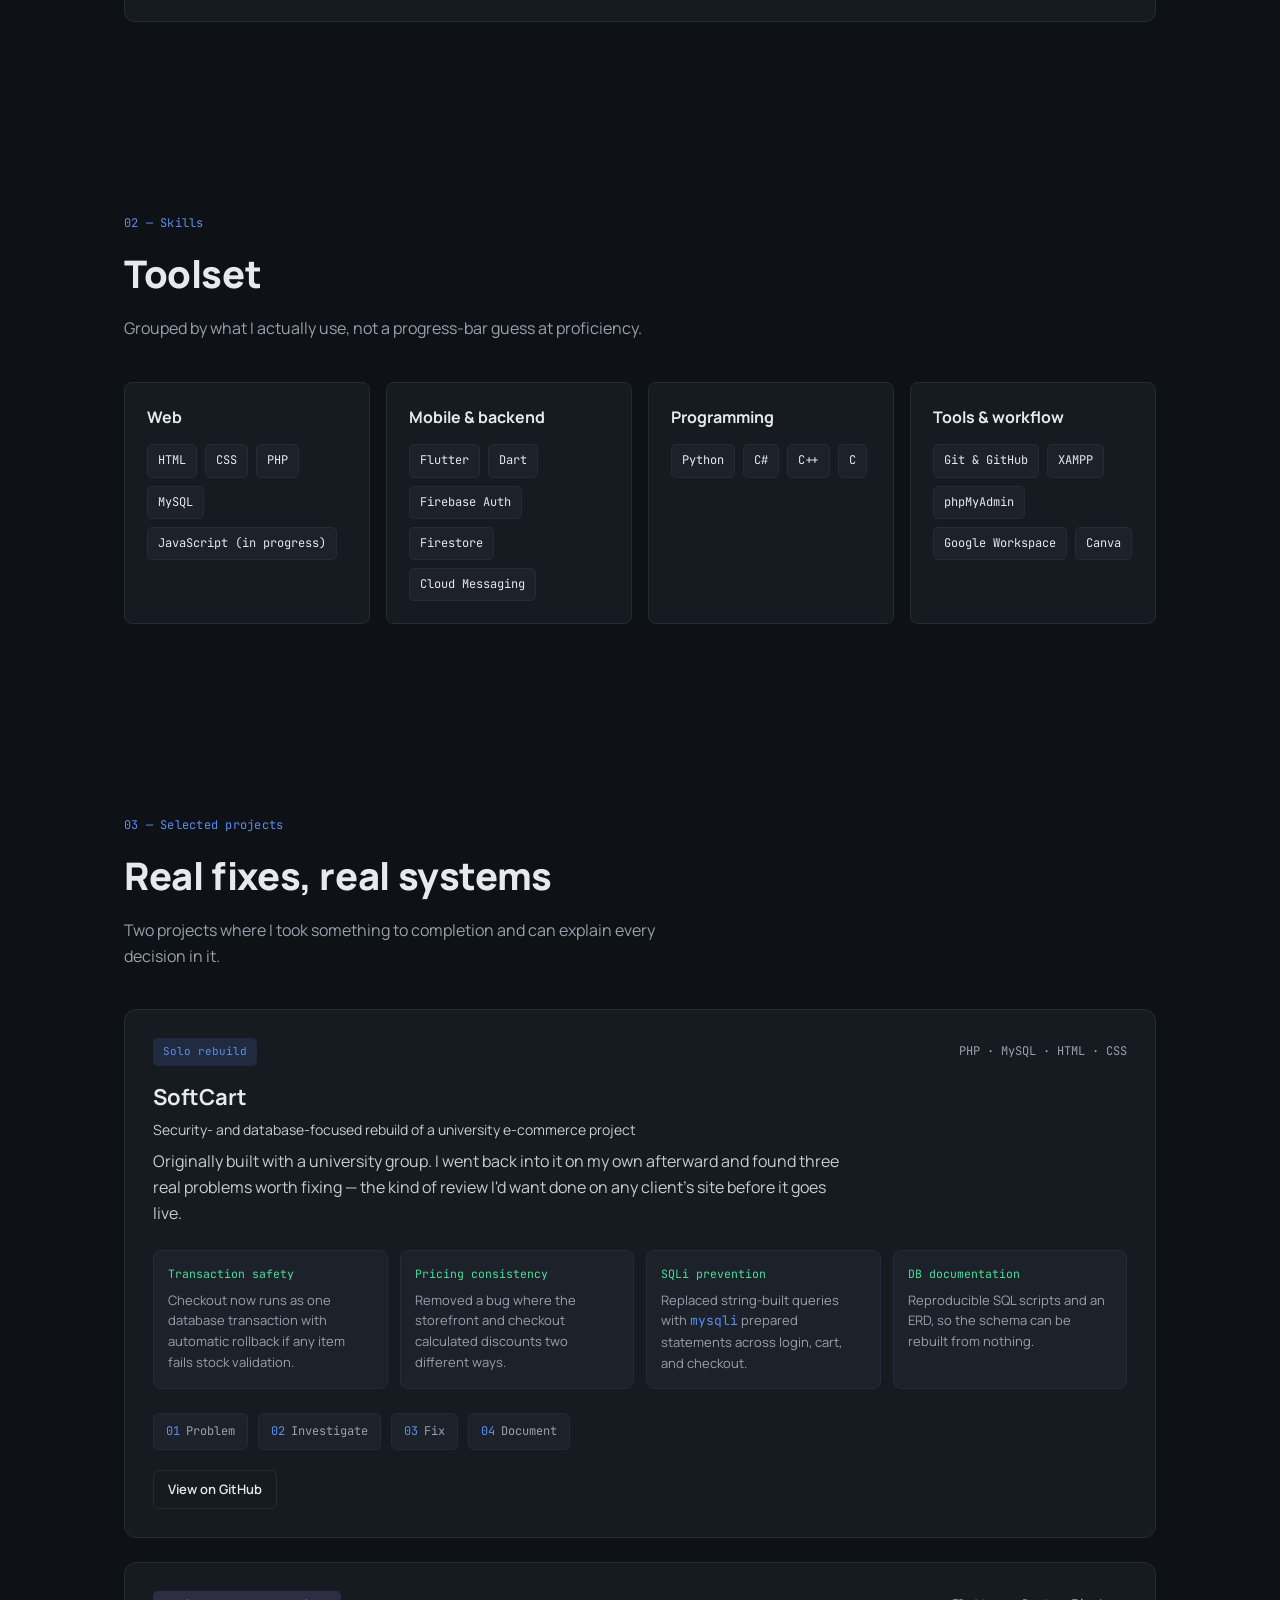
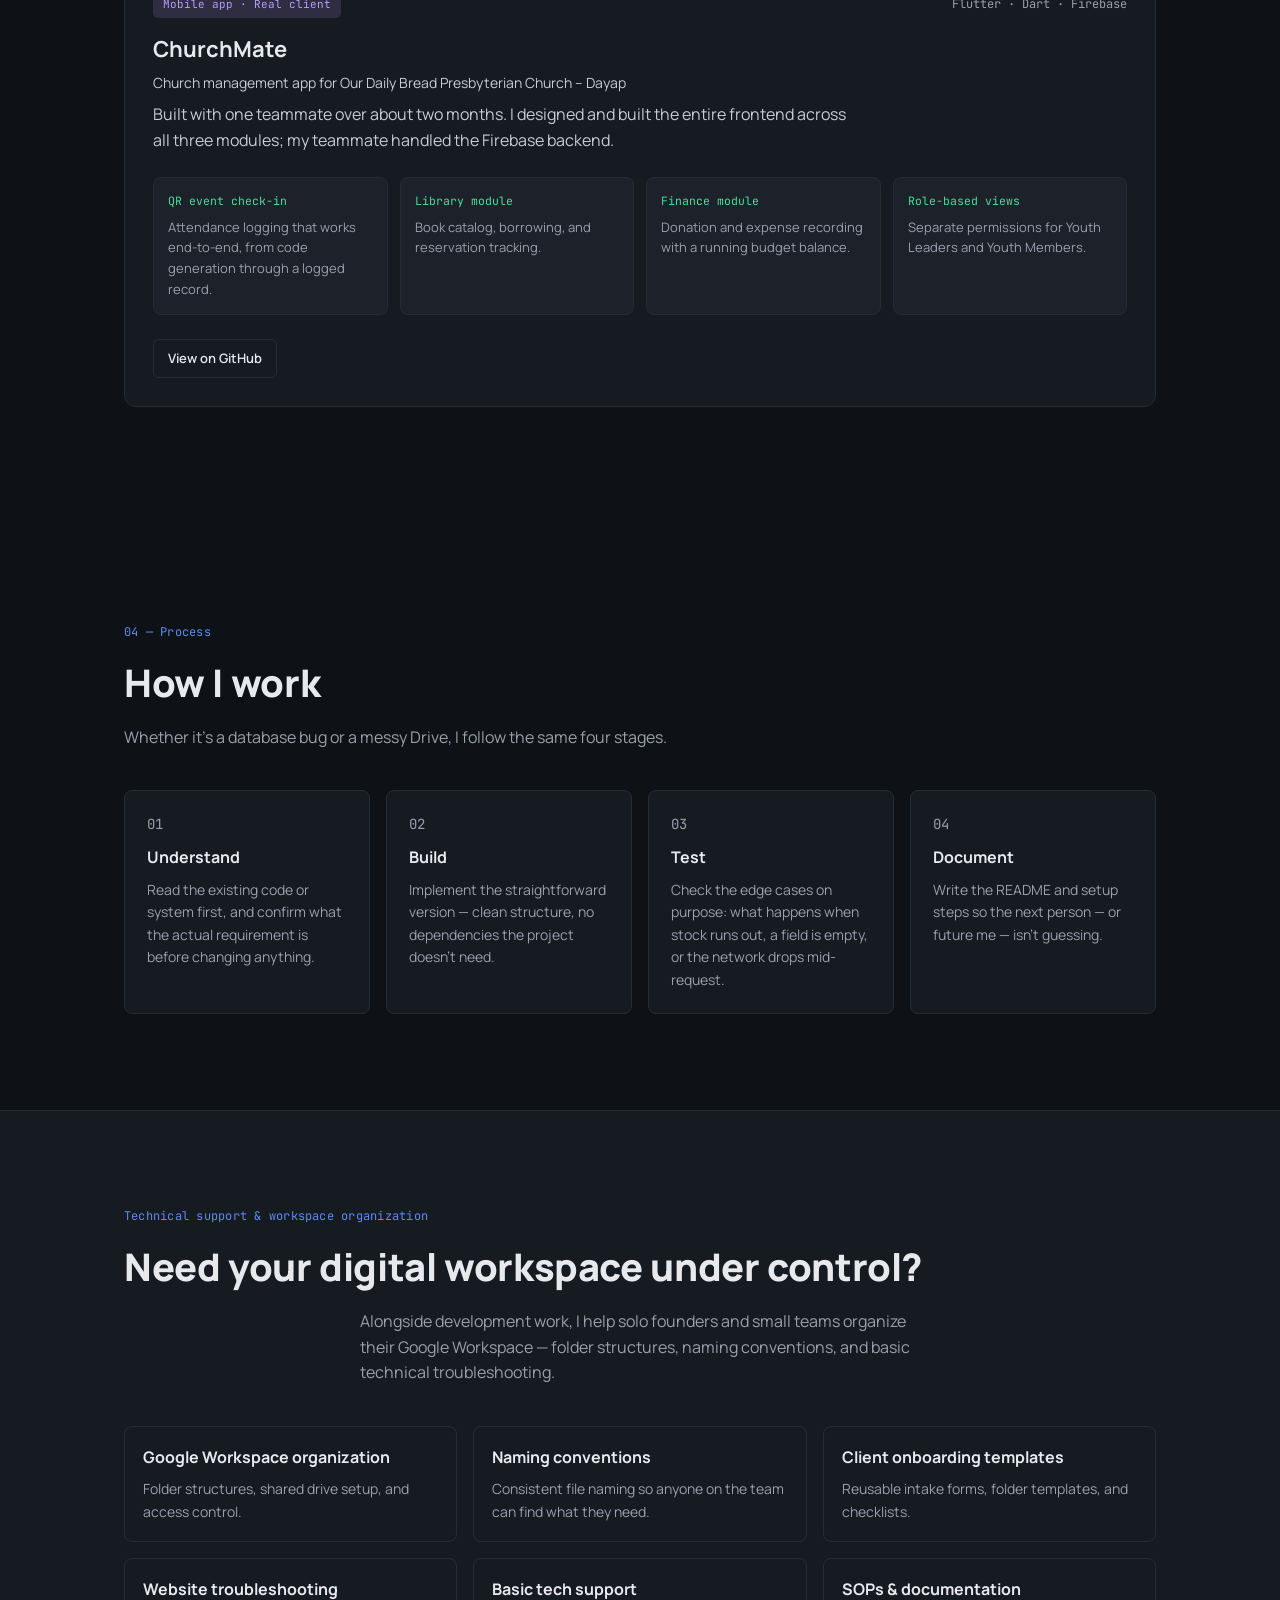
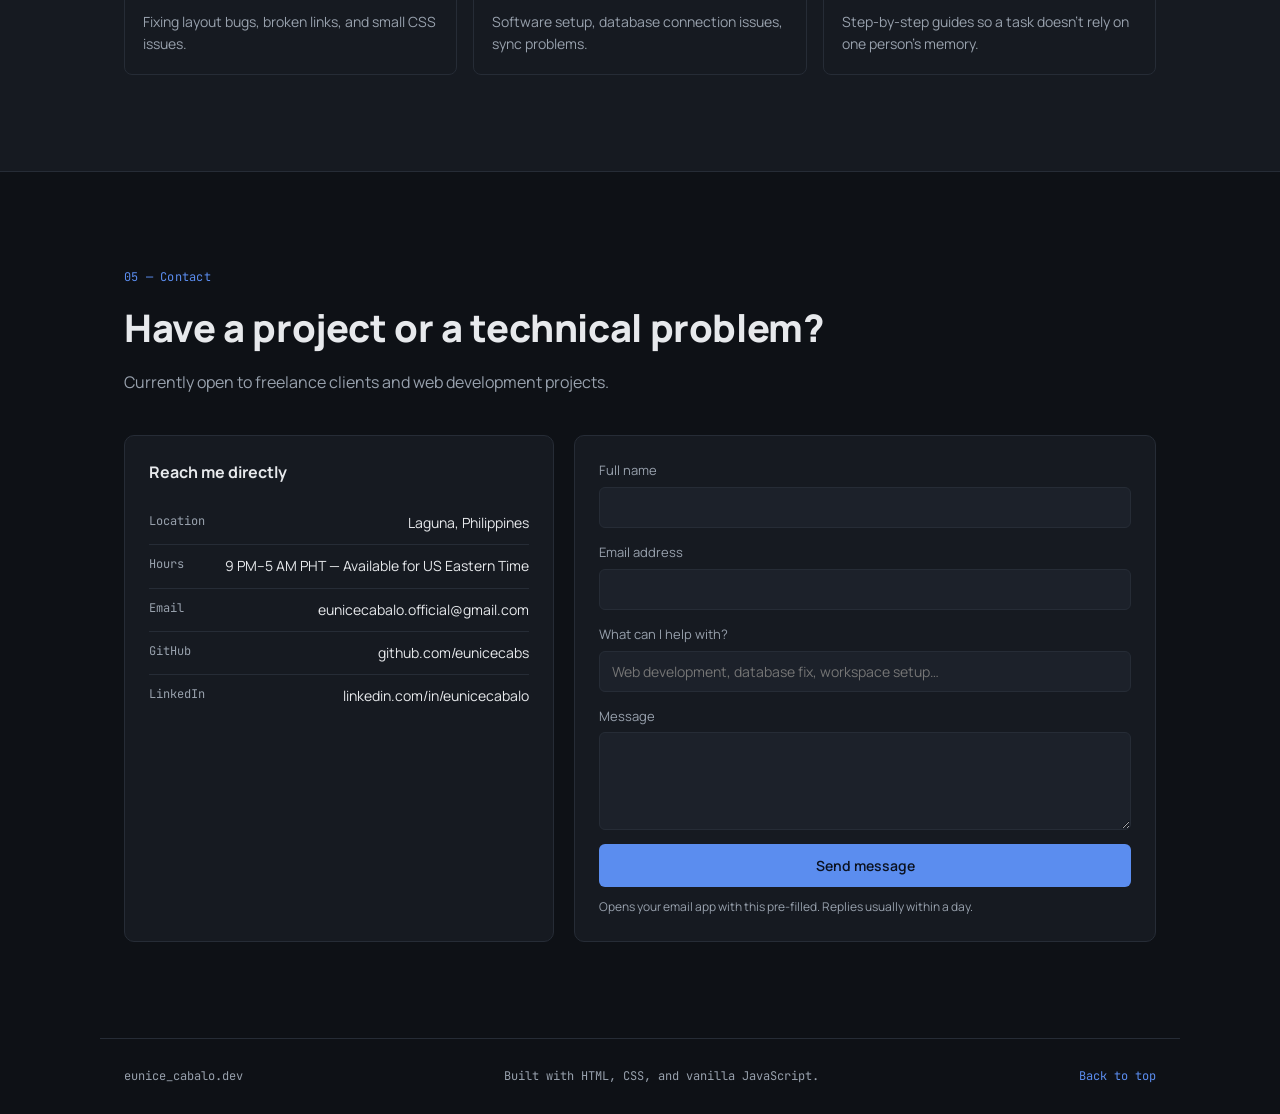
==== commit 8e55b1c8: "Update resume link and contact information Updated resume download link and adjusted status and loca" ====
--- a/index (1).html
+++ b/index (1).html
@@ -39,14 +39,14 @@
       </p>
       <div class="hero__actions">
         <a href="#projects" class="btn btn--primary">View my projects</a>
-        <a href="Eunice_Cabalo_VA_Resume_2026.pdf" class="btn btn--ghost" download>Download resume</a>
+        <a href="Cabalo_Resume_WebDev_2026.pdf" class="btn btn--ghost" download>Download resume</a>
         <a href="mailto:eunicecabalo.official@gmail.com" class="btn btn--ghost">Contact me</a>
         <button class="btn btn--ghost" id="copyEmailBtn" data-email="eunicecabalo.official@gmail.com">Copy email</button>
       </div>
       <div class="chips">
         <div class="chip"><span class="chip__label">Focus</span>Databases &amp; web security</div>
-        <div class="chip"><span class="chip__label">Status</span>Freelance ready</div>
-        <div class="chip"><span class="chip__label">Location</span>Laguna, PH — overlaps US ET</div>
+        <div class="chip"><span class="chip__label">Status</span>Freelance and contract work ready</div>
+        <div class="chip"><span class="chip__label">Location</span>Laguna, PH</div>
       </div>
     </div>
 
@@ -302,7 +302,7 @@
         <h3>Reach me directly</h3>
         <ul class="contact__list">
           <li><span>Location</span>Laguna, Philippines</li>
-          <li><span>Hours</span>9 PM–5 AM PHT — overlaps US Eastern business hours</li>
+          <li><span>Hours</span>9 PM–5 AM PHT — Available for US Eastern Time</li>
           <li><span>Email</span><a href="mailto:eunicecabalo.official@gmail.com">eunicecabalo.official@gmail.com</a></li>
           <li><span>GitHub</span><a href="https://github.com/eunicecabs" target="_blank" rel="noopener">github.com/eunicecabs</a></li>
           <li><span>LinkedIn</span><a href="https://www.linkedin.com/in/eunicecabalo/" target="_blank" rel="noopener">linkedin.com/in/eunicecabalo</a></li>
